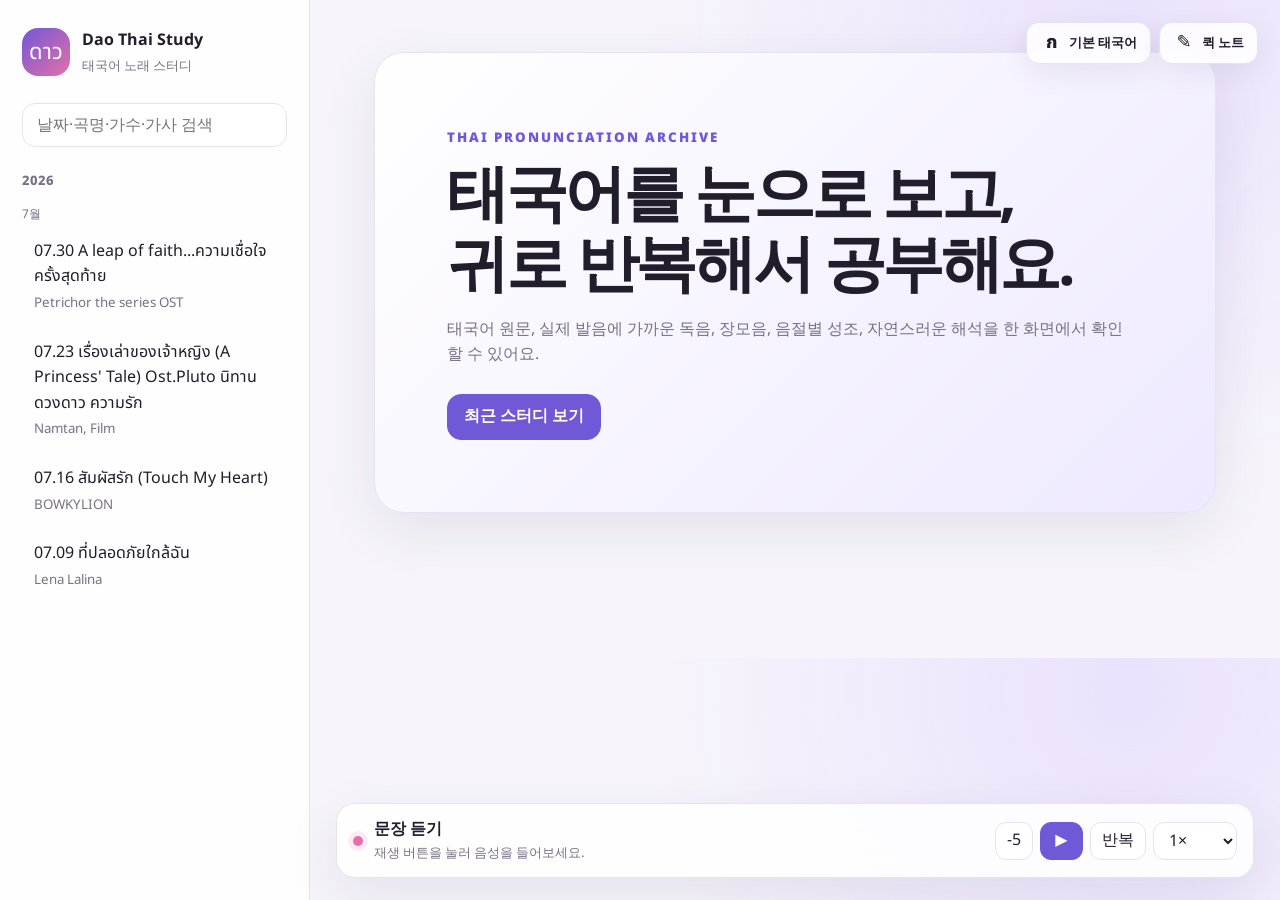
==== index.html @ 16ae0587 "first commit" ====
<!doctype html>
<html lang="ko">
<head>
  <meta charset="utf-8">
  <meta name="viewport" content="width=device-width,initial-scale=1">
  <meta name="theme-color" content="#f7f5fb">
  <title>Dao Thai Study</title>
  <link rel="stylesheet" href="styles.css">
</head>
<body>
  <button id="menu" class="mobile-menu" type="button" aria-controls="side" aria-expanded="false">아카이브</button>

  <div class="layout">
    <aside id="side" class="sidebar">
      <button id="home" class="brand" type="button">
        <span class="brand-mark">ดาว</span>
        <span class="brand-copy"><b>Dao Thai Study</b><small>태국어 노래 스터디</small></span>
      </button>
      <label class="search"><span class="sr-only">검색</span><input id="search" type="search" placeholder="날짜·곡명·가수·가사 검색"></label>
      <nav id="archive" aria-label="스터디 아카이브"></nav>
    </aside>

    <main id="view" class="main"></main>
  </div>

  <div class="utility-buttons" aria-label="화면 도구">
    <button id="fontToggle" class="utility-button" type="button" aria-pressed="false" title="태국어 글꼴 전환">
      <span class="utility-icon" lang="th">ก</span>
      <span id="fontToggleText">기본 태국어</span>
    </button>
    <button id="noteToggle" class="utility-button" type="button" aria-controls="quickNote" aria-expanded="true">
      <span class="utility-icon">✎</span>
      <span>퀵 노트</span>
    </button>
  </div>

  <aside id="quickNote" class="quick-note" aria-label="태국어 암기 퀵 노트">
    <div class="quick-note-head">
      <div>
        <small>QUICK MEMO</small>
        <h2>태국어 암기 노트</h2>
      </div>
      <button id="noteClose" type="button" aria-label="퀵 노트 접기">×</button>
    </div>
    <p class="quick-note-help">외우고 싶은 규칙을 자유롭게 적어두세요. 이 브라우저에 자동 저장돼요.</p>
    <textarea id="noteContent" spellcheck="false" aria-label="태국어 암기 노트"></textarea>
    <div class="quick-note-footer">
      <span id="noteSaved">자동 저장</span>
      <button id="noteReset" type="button">기본 메모 복원</button>
    </div>
  </aside>

  <div id="player" class="player" hidden>
    <div class="player-info">
      <span class="player-dot" aria-hidden="true"></span>
      <div class="player-copy">
        <b id="ptitle">문장 듣기</b>
        <small id="pstatus">재생 버튼을 눌러 음성을 들어보세요.</small>
      </div>
    </div>
    <div class="player-controls">
      <button id="rewind" type="button" aria-label="5초 뒤로">−5</button>
      <button id="pp" class="player-main" type="button" aria-label="재생 또는 일시정지">▶</button>
      <button id="repeat" type="button" aria-pressed="false">반복</button>
      <select id="speed" aria-label="재생 속도">
        <option value="0.75">0.75×</option>
        <option value="1" selected>1×</option>
        <option value="1.25">1.25×</option>
        <option value="1.5">1.5×</option>
      </select>
    </div>
  </div>

  <audio id="audio"></audio>
  <script src="data/studies.js"></script>
  <script src="app.js"></script>
</body>
</html>
---- styles.css ----
@import url("https://fonts.googleapis.com/css2?family=Noto+Sans+Thai:wght@400;500;600;700&family=Noto+Sans+Thai+Looped:wght@400;500;600;700&display=swap");
:root{
  --bg:#f7f5fb;--panel:rgba(255,255,255,.86);--white:#fff;--text:#211d2b;--muted:#777184;
  --line:#e8e2ef;--accent:#7158d7;--accent-soft:#eee9ff;--pink:#e56fa7;
  --shadow:0 18px 55px rgba(48,35,75,.09);--sidebar:310px;--thai-font:"Noto Sans Thai",Tahoma,sans-serif
}
*{box-sizing:border-box}
html{scroll-behavior:smooth}
body{margin:0;color:var(--text);background:radial-gradient(circle at 88% 5%,rgba(218,199,255,.42),transparent 30rem),var(--bg);font-family:Pretendard,"Noto Sans KR","Noto Sans Thai",system-ui,sans-serif;line-height:1.6}
button,input,select{font:inherit}button{cursor:pointer}.sr-only{position:absolute;width:1px;height:1px;padding:0;margin:-1px;overflow:hidden;clip:rect(0,0,0,0);white-space:nowrap;border:0}
.sidebar{position:fixed;inset:0 auto 0 0;width:var(--sidebar);padding:28px 22px;overflow-y:auto;border-right:1px solid var(--line);background:var(--panel);backdrop-filter:blur(22px);z-index:30}
.brand{display:flex;align-items:center;gap:12px;width:100%;margin:0 0 26px;padding:0;color:var(--text);text-align:left;border:0;background:none}
.brand-mark{display:grid;place-items:center;width:48px;height:48px;flex:none;color:#fff;border-radius:16px;background:linear-gradient(135deg,var(--accent),var(--pink));font-family:var(--thai-font);font-size:22px}
.brand-copy b,.brand-copy small{display:block}.brand-copy small{margin-top:2px;color:var(--muted)}
.search input{width:100%;height:44px;padding:0 14px;color:var(--text);border:1px solid var(--line);border-radius:13px;background:var(--white);outline:none}.search input:focus{border-color:var(--accent);box-shadow:0 0 0 3px var(--accent-soft)}
.generator{display:none;margin:12px 0 24px;padding:10px 12px;color:var(--accent);text-decoration:none;border:1px solid var(--line);border-radius:12px;background:var(--white);font-size:13px;font-weight:800}
.year{margin-top:24px;color:var(--muted);font-size:13px;font-weight:800}.month{margin:13px 0 5px;color:var(--muted);font-size:12px}.arc{display:block;width:100%;margin:4px 0;padding:10px 12px;color:var(--text);text-align:left;border:0;border-radius:12px;background:transparent}.arc small{color:var(--muted)}.arc:hover,.arc.active{color:var(--accent);background:var(--accent-soft)}
.main{margin-left:var(--sidebar);padding:52px clamp(24px,5vw,78px) 145px}.home,.study{max-width:1000px;margin:0 auto}
.hero,.head,.card{border:1px solid var(--line);background:var(--white);box-shadow:var(--shadow)}
.hero{padding:clamp(30px,7vw,72px);border-radius:30px;background:linear-gradient(135deg,var(--white),var(--accent-soft))}.hero small{color:var(--accent);font-weight:900;letter-spacing:.15em}.hero h1{margin:10px 0 14px;font-size:clamp(34px,6vw,62px);line-height:1.13;letter-spacing:-.055em}.hero p{max-width:690px;color:var(--muted)}.hero button,.hero a{display:inline-flex;align-items:center;justify-content:center;min-height:46px;margin:10px 6px 0 0;padding:0 16px;color:var(--text);text-decoration:none;border:1px solid var(--line);border-radius:14px;background:var(--white);font-weight:800}.hero button{color:#fff;border-color:var(--accent);background:var(--accent)}
.head{display:grid;grid-template-columns:1fr auto;gap:22px;padding:clamp(24px,4vw,38px);border-radius:27px;background:linear-gradient(135deg,var(--white),var(--accent-soft))}.date{color:var(--accent);font-size:13px;font-weight:900;letter-spacing:.08em}.head h1{margin:7px 0 3px;font-size:clamp(30px,5vw,48px);line-height:1.2;letter-spacing:-.045em}.artist{margin:0 0 10px;font-weight:800}.desc{margin:0;color:var(--muted)}.yt{align-self:center;display:inline-flex;align-items:center;justify-content:center;min-width:155px;height:50px;padding:0 18px;color:#fff;text-decoration:none;border-radius:16px;background:#e62117;font-weight:900}
.legend{display:flex;flex-wrap:wrap;gap:8px;margin:18px 0 28px}.legend span{display:flex;align-items:center;gap:7px;padding:6px 10px;color:var(--muted);border:1px solid var(--line);border-radius:999px;background:var(--panel);font-size:12px}.legend svg{width:34px;height:15px;flex:none}
svg path{fill:none;stroke:var(--pink);stroke-width:2.5;stroke-linecap:round;stroke-linejoin:round}
.card{margin:18px 0;padding:clamp(20px,4vw,34px);border-radius:24px}.top{display:grid;grid-template-columns:30px minmax(0,1fr) 42px;gap:13px;align-items:start}.num{display:grid;place-items:center;width:30px;height:30px;color:var(--accent);border-radius:10px;background:var(--accent-soft);font-weight:900}
.thai{position:relative;min-width:0;margin:-5px 0 0;font-family:var(--thai-font);font-size:clamp(25px,4vw,38px);line-height:1.5;font-weight:650;color:var(--text);overflow-wrap:anywhere}
.thai::after{content:attr(data-text);position:absolute;inset:0;color:var(--accent);clip-path:inset(0 calc(100% - var(--progress,0%)) 0 0);transition:clip-path .08s linear;pointer-events:none}
.play{width:42px;height:42px;color:var(--accent);border:1px solid var(--line);border-radius:13px;background:var(--white)}.play:hover{background:var(--accent-soft)}
.tokens{display:flex;flex-wrap:wrap;justify-content:flex-start;repeat(auto-fit,minmax(108px,max-content));gap:15px 14px;margin:25px 0 18px;padding:20px;border-radius:18px;background:var(--bg);align-items:start}
.group{display:grid;grid-template-rows:auto auto;gap:7px;min-width:0;padding:0 4px}.syllables{display:flex;align-items:end;gap:4px;min-width:0}.sy{display:grid;grid-template-rows:18px auto auto;justify-items:center;min-width:46px;text-align:center}.sy svg{display:block;width:42px;height:18px}.sy .th{display:block;font-family:var(--thai-font);font-size:24px;line-height:1.35;white-space:nowrap}.sy .rd{display:block;color:var(--accent);font-size:13px;font-weight:800;white-space:nowrap}.meaning{display:block;max-width:100%;padding-top:6px;color:var(--muted);border-top:1px solid var(--line);font-size:11px;line-height:1.4;text-align:center;overflow-wrap:anywhere}
.natural{margin:0 0 18px;padding:14px 16px;border-left:4px solid var(--accent);border-radius:0 12px 12px 0;background:var(--accent-soft);font-weight:750}.notes{border-top:1px solid var(--line)}.notes summary{padding:15px 0 0;color:var(--accent);font-weight:900;cursor:pointer}.notes ul{margin-bottom:0;padding-left:21px}.notes li{margin:6px 0;color:var(--muted)}
.player{position:fixed;left:calc(var(--sidebar) + 26px);right:26px;bottom:22px;display:flex;align-items:center;justify-content:space-between;gap:20px;padding:13px 16px;border:1px solid var(--line);border-radius:19px;background:var(--panel);backdrop-filter:blur(20px);box-shadow:var(--shadow);z-index:50}.player-info{display:flex;align-items:center;gap:11px;min-width:0}.player-dot{width:10px;height:10px;flex:none;border-radius:50%;background:var(--pink);box-shadow:0 0 0 5px rgba(229,111,167,.13)}.player-copy{min-width:0}.player-copy b,.player-copy small{display:block;overflow:hidden;text-overflow:ellipsis;white-space:nowrap}.player-copy small{color:var(--muted)}.player-controls{display:flex;align-items:center;gap:7px;flex:none}.player-controls button,.player-controls select{height:38px;padding:0 11px;color:var(--text);border:1px solid var(--line);border-radius:11px;background:var(--white)}.player-controls .player-main{width:43px;padding:0;color:#fff;border-color:var(--accent);background:var(--accent)}#repeat[aria-pressed="true"]{color:#fff;border-color:var(--accent);background:var(--accent)}
.mobile-menu{display:none}
@media(max-width:820px){:root{--sidebar:286px}.mobile-menu{display:block;position:fixed;top:13px;left:13px;z-index:70;height:40px;padding:0 14px;color:var(--text);border:1px solid var(--line);border-radius:12px;background:var(--white);box-shadow:var(--shadow)}.sidebar{transform:translateX(-105%);transition:transform .25s ease}.sidebar.open{transform:translateX(0)}.main{margin-left:0;padding-top:76px}.head{grid-template-columns:1fr}.yt{justify-self:start}.player{left:12px;right:12px;bottom:12px}}
@media(max-width:620px){.top{grid-template-columns:30px minmax(0,1fr) 42px;gap:8px}.thai{font-size:25px}.tokens{grid-template-columns:repeat(2,minmax(0,1fr));padding:15px 10px;gap:16px 8px}.group{min-width:0}.syllables{justify-content:center;flex-wrap:wrap}.player{align-items:stretch;flex-direction:column;gap:8px}.player-controls{justify-content:space-between}.player-info{padding:0 3px}}
@media(max-width:400px){.tokens{grid-template-columns:1fr}.head,.card{border-radius:20px}.main{padding-left:14px;padding-right:14px}}


/* Thai font modes */
body.thai-looped{--thai-font:"Noto Sans Thai Looped","Th Sarabun New",Tahoma,sans-serif}
[lang="th"],.brand-mark,.utility-icon[lang="th"]{font-family:var(--thai-font)!important}

/* Floating utilities */
.utility-buttons{position:fixed;top:22px;right:22px;display:flex;gap:8px;z-index:46}
.utility-button{display:inline-flex;align-items:center;gap:7px;min-height:42px;padding:0 13px;color:var(--text);border:1px solid var(--line);border-radius:13px;background:var(--panel);backdrop-filter:blur(18px);box-shadow:0 9px 28px rgba(48,35,75,.08);font-size:13px;font-weight:800}
.utility-button:hover,.utility-button[aria-pressed="true"]{color:var(--accent);background:var(--accent-soft)}
.utility-icon{display:grid;place-items:center;min-width:22px;font-size:18px}

/* Quick note */
.quick-note{position:fixed;top:78px;right:22px;width:min(310px,calc(100vw - 44px));max-height:calc(100vh - 178px);display:flex;flex-direction:column;padding:18px;border:1px solid var(--line);border-radius:21px;background:var(--panel);backdrop-filter:blur(22px);box-shadow:var(--shadow);z-index:45;transform:translateX(0);opacity:1;transition:transform .22s ease,opacity .22s ease,visibility .22s ease}
.quick-note.closed{transform:translateX(calc(100% + 38px));opacity:0;visibility:hidden;pointer-events:none}
.quick-note-head{display:flex;align-items:flex-start;justify-content:space-between;gap:12px}
.quick-note-head small{display:block;color:var(--accent);font-size:10px;font-weight:900;letter-spacing:.13em}
.quick-note-head h2{margin:2px 0 0;font-size:19px;letter-spacing:-.035em}
.quick-note-head button{width:32px;height:32px;padding:0;color:var(--muted);border:1px solid var(--line);border-radius:10px;background:var(--white);font-size:20px;line-height:1}
.quick-note-help{margin:11px 0;color:var(--muted);font-size:12px;line-height:1.45}
.quick-note textarea{width:100%;min-height:270px;flex:1;padding:14px;color:var(--text);border:1px solid var(--line);border-radius:14px;background:var(--white);outline:none;resize:none;font-family:Pretendard,"Noto Sans KR",system-ui,sans-serif;font-size:13px;line-height:1.7;tab-size:2}
.quick-note textarea:focus{border-color:var(--accent);box-shadow:0 0 0 3px var(--accent-soft)}
.quick-note-footer{display:flex;align-items:center;justify-content:space-between;gap:10px;margin-top:10px;color:var(--muted);font-size:11px}
.quick-note-footer button{padding:6px 8px;color:var(--accent);border:0;border-radius:8px;background:transparent;font-size:11px;font-weight:800}
.quick-note-footer button:hover{background:var(--accent-soft)}

@media(min-width:1500px){
  body.note-open .main{padding-right:350px}
  body.note-open .player{right:350px}
}
@media(max-width:820px){
  .utility-buttons{top:13px;right:13px}
  .utility-button{min-height:40px;padding:0 10px}
  .utility-button span:last-child{display:none}
  .quick-note{top:65px;right:12px;max-height:calc(100vh - 150px)}
}
@media(max-width:430px){
  .utility-buttons{right:10px}
  .quick-note{right:8px;width:calc(100vw - 16px)}
}
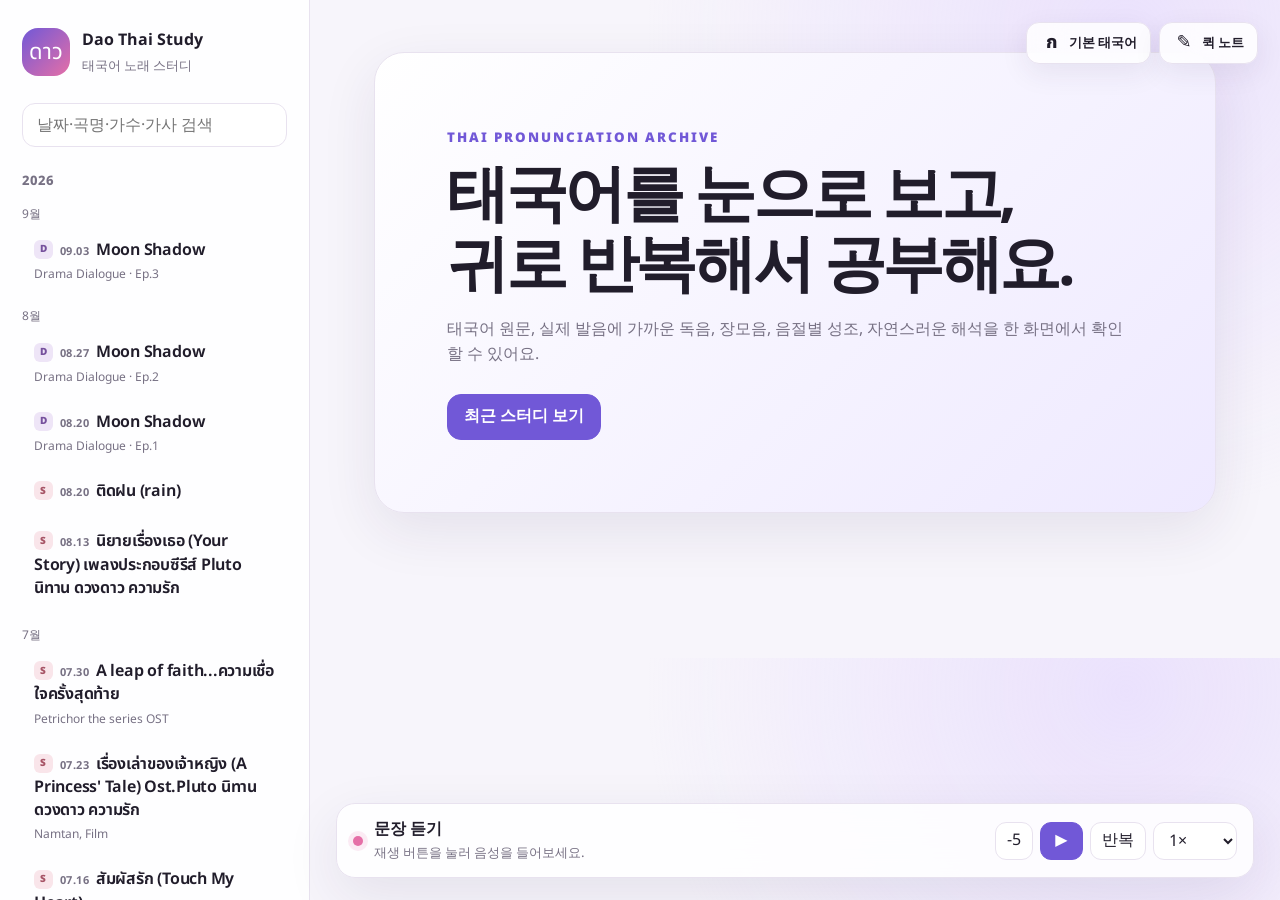
==== commit 264f2f27: "add: 드라마용 영상 모달 영역 추가" ====
--- a/index.html
+++ b/index.html
@@ -71,6 +71,17 @@
     </div>
   </div>
 
+  <dialog id="videoModal" class="video-modal" aria-labelledby="videoTitle">
+    <div class="video-modal-head">
+      <div>
+        <small>DRAMA CLIP</small>
+        <h2 id="videoTitle">드라마 영상</h2>
+      </div>
+      <button id="videoClose" type="button" aria-label="영상 닫기">×</button>
+    </div>
+    <video id="studyVideo" controls playsinline preload="metadata"></video>
+  </dialog>
+
   <audio id="audio"></audio>
   <script src="data/studies.js"></script>
   <script src="app.js"></script>
--- a/styles.css
+++ b/styles.css
@@ -14,11 +14,12 @@
 .brand-copy b,.brand-copy small{display:block}.brand-copy small{margin-top:2px;color:var(--muted)}
 .search input{width:100%;height:44px;padding:0 14px;color:var(--text);border:1px solid var(--line);border-radius:13px;background:var(--white);outline:none}.search input:focus{border-color:var(--accent);box-shadow:0 0 0 3px var(--accent-soft)}
 .generator{display:none;margin:12px 0 24px;padding:10px 12px;color:var(--accent);text-decoration:none;border:1px solid var(--line);border-radius:12px;background:var(--white);font-size:13px;font-weight:800}
-.year{margin-top:24px;color:var(--muted);font-size:13px;font-weight:800}.month{margin:13px 0 5px;color:var(--muted);font-size:12px}.arc{display:block;width:100%;margin:4px 0;padding:10px 12px;color:var(--text);text-align:left;border:0;border-radius:12px;background:transparent}.arc small{color:var(--muted)}.arc:hover,.arc.active{color:var(--accent);background:var(--accent-soft)}
+.year{margin-top:24px;color:var(--muted);font-size:13px;font-weight:800}.month{margin:13px 0 5px;color:var(--muted);font-size:12px}.arc{display:block;width:100%;margin:4px 0;padding:10px 12px;color:var(--text);text-align:left;border:0;border-radius:12px;background:transparent}.arc-heading{display:block;line-height:1.45}.arc-heading time{margin-right:7px;color:var(--muted);font-size:11px;font-weight:700;font-variant-numeric:tabular-nums;letter-spacing:.035em;white-space:nowrap}.arc-title{font-weight:650;letter-spacing:-.015em}.kind-label{display:inline-grid;place-items:center;width:19px;height:19px;margin-right:7px;border-radius:6px;font-size:10px;font-weight:900;line-height:1;letter-spacing:.02em;vertical-align:middle;transform:translateY(-1px)}.kind-label.drama{color:#76519d;background:#eee5f7}.kind-label.song{color:#a65365;background:#f9e5ea}.arc small{display:block;margin-top:3px;color:var(--muted);font-size:12px}.arc:hover,.arc.active{color:var(--accent);background:var(--accent-soft)}.arc:hover time,.arc.active time{color:currentColor;opacity:.72}
 .main{margin-left:var(--sidebar);padding:52px clamp(24px,5vw,78px) 145px}.home,.study{max-width:1000px;margin:0 auto}
 .hero,.head,.card{border:1px solid var(--line);background:var(--white);box-shadow:var(--shadow)}
 .hero{padding:clamp(30px,7vw,72px);border-radius:30px;background:linear-gradient(135deg,var(--white),var(--accent-soft))}.hero small{color:var(--accent);font-weight:900;letter-spacing:.15em}.hero h1{margin:10px 0 14px;font-size:clamp(34px,6vw,62px);line-height:1.13;letter-spacing:-.055em}.hero p{max-width:690px;color:var(--muted)}.hero button,.hero a{display:inline-flex;align-items:center;justify-content:center;min-height:46px;margin:10px 6px 0 0;padding:0 16px;color:var(--text);text-decoration:none;border:1px solid var(--line);border-radius:14px;background:var(--white);font-weight:800}.hero button{color:#fff;border-color:var(--accent);background:var(--accent)}
 .head{display:grid;grid-template-columns:1fr auto;gap:22px;padding:clamp(24px,4vw,38px);border-radius:27px;background:linear-gradient(135deg,var(--white),var(--accent-soft))}.date{color:var(--accent);font-size:13px;font-weight:900;letter-spacing:.08em}.head h1{margin:7px 0 3px;font-size:clamp(30px,5vw,48px);line-height:1.2;letter-spacing:-.045em}.artist{margin:0 0 10px;font-weight:800}.desc{margin:0;color:var(--muted)}.yt{align-self:center;display:inline-flex;align-items:center;justify-content:center;min-width:155px;height:50px;padding:0 18px;color:#fff;text-decoration:none;border-radius:16px;background:#e62117;font-weight:900}
+.video-trigger{border:0;background:var(--accent);transition:transform .2s ease,background .2s ease}.video-trigger:hover{background:#6047c4;transform:translateY(-1px)}.video-trigger:active{transform:translateY(0) scale(.98)}.video-trigger:focus-visible{outline:3px solid rgba(113,88,215,.25);outline-offset:3px}
 .legend{display:flex;flex-wrap:wrap;gap:8px;margin:18px 0 28px}.legend span{display:flex;align-items:center;gap:7px;padding:6px 10px;color:var(--muted);border:1px solid var(--line);border-radius:999px;background:var(--panel);font-size:12px}.legend svg{width:34px;height:15px;flex:none}
 svg path{fill:none;stroke:var(--pink);stroke-width:2.5;stroke-linecap:round;stroke-linejoin:round}
 .card{margin:18px 0;padding:clamp(20px,4vw,34px);border-radius:24px}.top{display:grid;grid-template-columns:30px minmax(0,1fr) 42px;gap:13px;align-items:start}.num{display:grid;place-items:center;width:30px;height:30px;color:var(--accent);border-radius:10px;background:var(--accent-soft);font-weight:900}
@@ -30,6 +31,9 @@
 .natural{margin:0 0 18px;padding:14px 16px;border-left:4px solid var(--accent);border-radius:0 12px 12px 0;background:var(--accent-soft);font-weight:750}.notes{border-top:1px solid var(--line)}.notes summary{padding:15px 0 0;color:var(--accent);font-weight:900;cursor:pointer}.notes ul{margin-bottom:0;padding-left:21px}.notes li{margin:6px 0;color:var(--muted)}
 .player{position:fixed;left:calc(var(--sidebar) + 26px);right:26px;bottom:22px;display:flex;align-items:center;justify-content:space-between;gap:20px;padding:13px 16px;border:1px solid var(--line);border-radius:19px;background:var(--panel);backdrop-filter:blur(20px);box-shadow:var(--shadow);z-index:50}.player-info{display:flex;align-items:center;gap:11px;min-width:0}.player-dot{width:10px;height:10px;flex:none;border-radius:50%;background:var(--pink);box-shadow:0 0 0 5px rgba(229,111,167,.13)}.player-copy{min-width:0}.player-copy b,.player-copy small{display:block;overflow:hidden;text-overflow:ellipsis;white-space:nowrap}.player-copy small{color:var(--muted)}.player-controls{display:flex;align-items:center;gap:7px;flex:none}.player-controls button,.player-controls select{height:38px;padding:0 11px;color:var(--text);border:1px solid var(--line);border-radius:11px;background:var(--white)}.player-controls .player-main{width:43px;padding:0;color:#fff;border-color:var(--accent);background:var(--accent)}#repeat[aria-pressed="true"]{color:#fff;border-color:var(--accent);background:var(--accent)}
 .mobile-menu{display:none}
+
+/* Drama video */
+.video-modal{width:min(900px,calc(100vw - 32px));max-width:none;padding:0;color:var(--text);border:1px solid rgba(255,255,255,.5);border-radius:24px;background:#17151d;box-shadow:0 28px 90px rgba(34,25,52,.3);overflow:hidden}.video-modal::backdrop{background:rgba(25,20,34,.68);backdrop-filter:blur(8px)}.video-modal-head{display:flex;align-items:center;justify-content:space-between;gap:18px;padding:16px 18px;color:#fff;background:#211e29}.video-modal-head small{display:block;color:#b9aadf;font-size:10px;font-weight:900;letter-spacing:.14em}.video-modal-head h2{margin:1px 0 0;font-size:17px;line-height:1.35;letter-spacing:-.025em}.video-modal-head button{width:36px;height:36px;flex:none;padding:0;color:#d8d2e0;border:1px solid rgba(255,255,255,.13);border-radius:11px;background:rgba(255,255,255,.07);font-size:23px;line-height:1}.video-modal-head button:hover{color:#fff;background:rgba(255,255,255,.14)}.video-modal video{display:block;width:100%;max-height:calc(100dvh - 145px);aspect-ratio:16/9;background:#0d0c10;object-fit:contain}
 @media(max-width:820px){:root{--sidebar:286px}.mobile-menu{display:block;position:fixed;top:13px;left:13px;z-index:70;height:40px;padding:0 14px;color:var(--text);border:1px solid var(--line);border-radius:12px;background:var(--white);box-shadow:var(--shadow)}.sidebar{transform:translateX(-105%);transition:transform .25s ease}.sidebar.open{transform:translateX(0)}.main{margin-left:0;padding-top:76px}.head{grid-template-columns:1fr}.yt{justify-self:start}.player{left:12px;right:12px;bottom:12px}}
 @media(max-width:620px){.top{grid-template-columns:30px minmax(0,1fr) 42px;gap:8px}.thai{font-size:25px}.tokens{grid-template-columns:repeat(2,minmax(0,1fr));padding:15px 10px;gap:16px 8px}.group{min-width:0}.syllables{justify-content:center;flex-wrap:wrap}.player{align-items:stretch;flex-direction:column;gap:8px}.player-controls{justify-content:space-between}.player-info{padding:0 3px}}
 @media(max-width:400px){.tokens{grid-template-columns:1fr}.head,.card{border-radius:20px}.main{padding-left:14px;padding-right:14px}}
